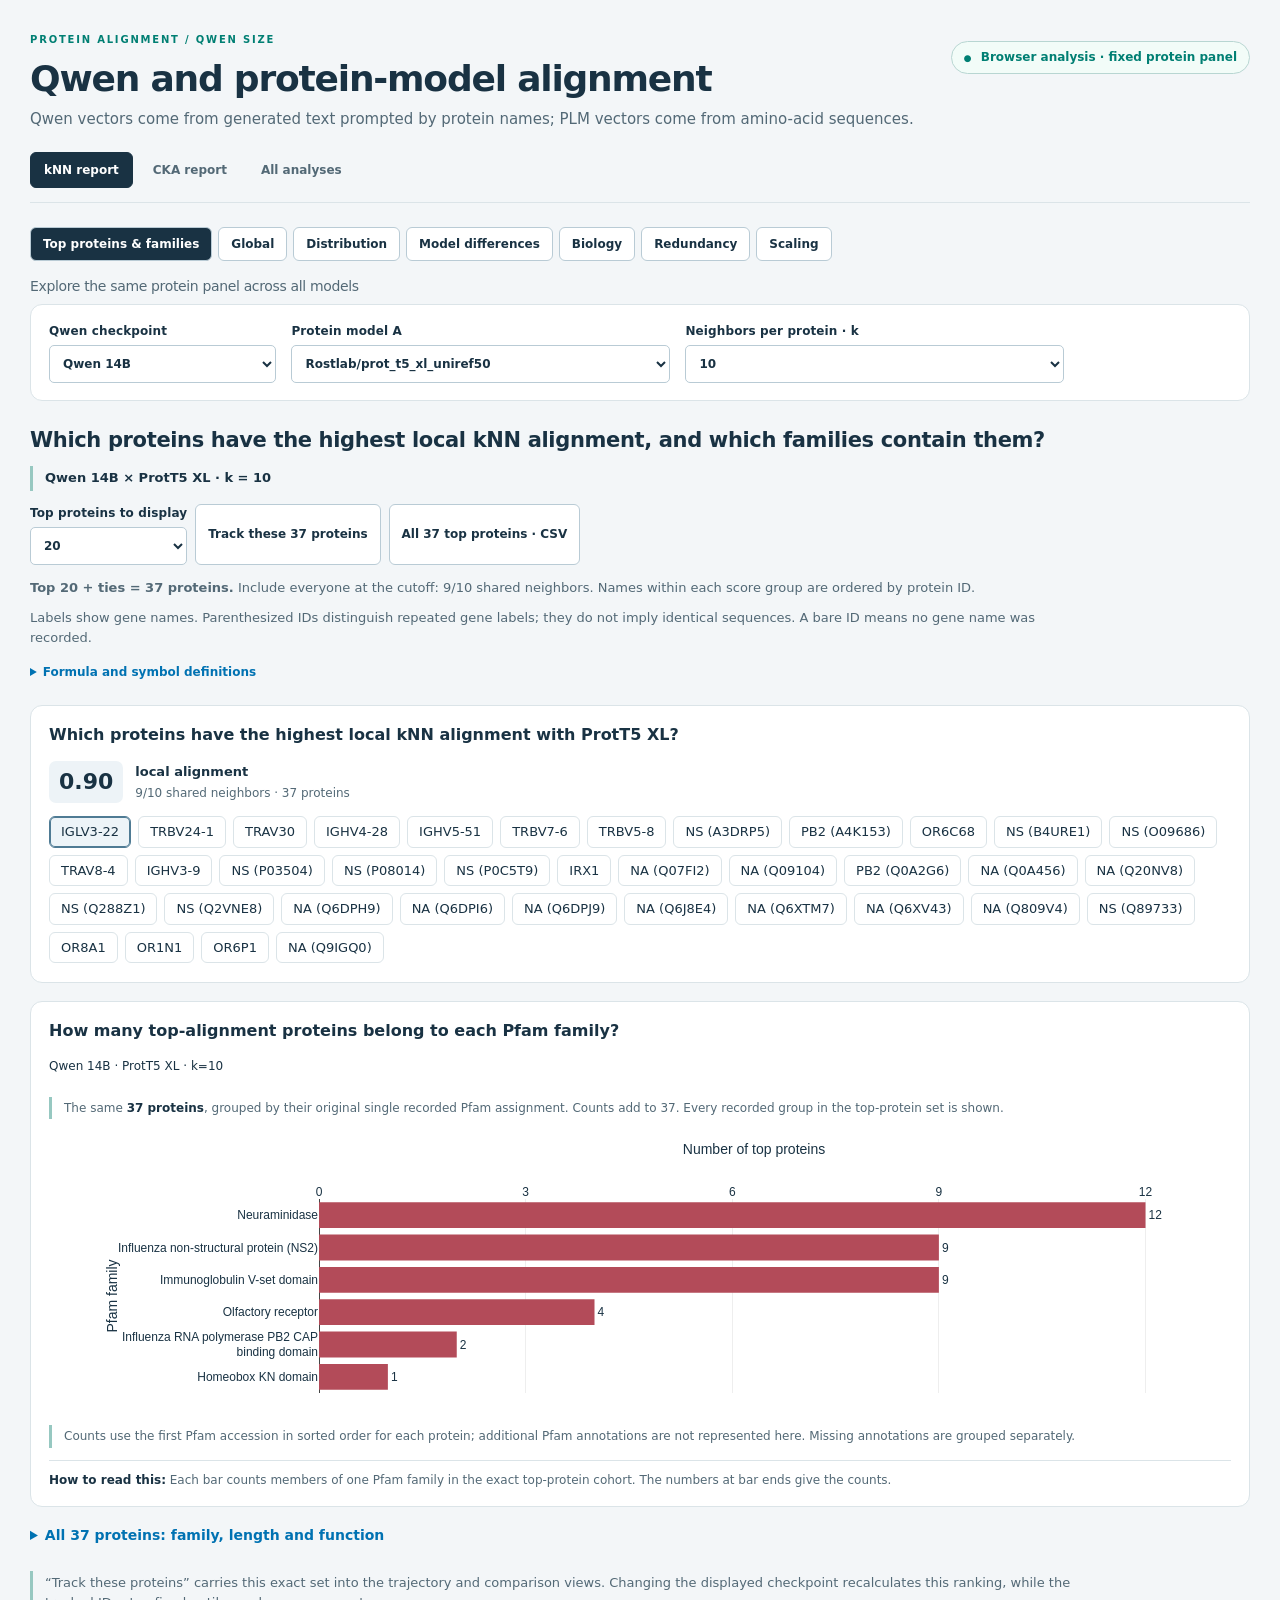
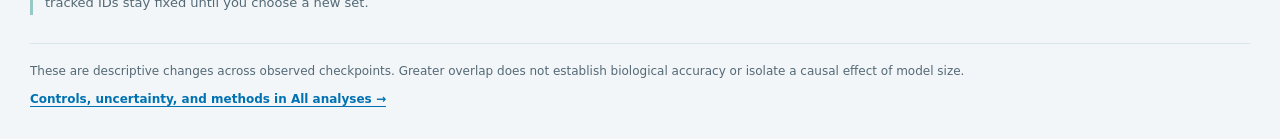
==== index.html @ 207b61ab "Publish Qwen–PLM alignment dashboard" ====
<!doctype html>
<html lang="en">
<head>
  <meta charset="utf-8">
  <meta name="viewport" content="width=device-width, initial-scale=1">
  <meta name="description" content="Follow the same proteins across Qwen sizes: local neighbor overlap, differences between protein language models, and contributions to global alignment change.">
  <title>Proteins across Qwen sizes · Alignment report</title>
  <link rel="stylesheet" href="assets/dashboard_ui.css">
  <link rel="stylesheet" href="assets/hosted-loader.css">
</head>
<body class="descriptive-mode">
  <header class="page-header">
    <div><p class="eyebrow">PROTEIN ALIGNMENT / QWEN SIZE</p><h1>Qwen and protein-model alignment</h1><p class="lede">Qwen vectors come from generated text prompted by protein names; PLM vectors come from amino-acid sequences.</p></div>
    <div class="offline-badge"><span aria-hidden="true">●</span> Browser analysis · fixed protein panel</div>
  </header>
  <section id="hosted-loading" role="status" aria-live="polite" aria-atomic="true">
    <h2>Loading the alignment report</h2>
    <p id="hosted-loading-message">Downloading the fixed-panel data…</p>
    <progress id="hosted-loading-progress" max="22591578" value="0" aria-label="Data download progress"></progress>
    <p class="small-note">The first visit downloads about 21.5 MB of compressed data. All analysis runs in your browser.</p>
    <button id="hosted-retry" type="button" hidden>Try again</button>
  </section>
  <noscript><p class="notice error">JavaScript is needed to load this interactive report.</p></noscript>
  <main id="dashboard-shell" aria-busy="true" hidden>
    <nav class="report-mode-switch" aria-label="Report detail">
      <button id="show-descriptive" type="button" aria-pressed="true" aria-controls="descriptive-report">kNN report</button>
      <button id="show-cka" type="button" aria-pressed="false" aria-controls="cka-report">CKA report</button>
      <button id="show-supporting" type="button" aria-pressed="false" aria-controls="supporting-report">All analyses</button>
    </nav>
    <section id="descriptive-report" aria-labelledby="descriptive-heading">
      <nav class="guided-nav" aria-label="Analysis questions">
        <button data-guided-section="proteins">Top proteins &amp; families</button>
        <button data-guided-section="global">Global</button>
        <button data-guided-section="distribution">Distribution</button>
        <button data-guided-section="differential">Model differences</button>
        <button data-guided-section="biology">Biology</button>
        <button data-guided-section="redundancy">Redundancy</button>
        <button data-guided-section="scaling">Scaling</button>
      </nav>
      <h2 id="descriptive-heading" class="guided-report-label">Explore the same protein panel across all models</h2>
      <section class="simple-controls" aria-label="Main report controls">
        <div class="simple-comparison-controls">
          <label>Qwen checkpoint<select id="simple-qwen"></select></label>
          <label>Protein model A<select id="simple-a"></select></label>
          <label>Protein model B<select id="simple-b"></select></label>
          <label>Neighbors per protein · k<select id="simple-k"></select></label>
        </div>
        <div class="simple-filter-controls">
          <label>Find a protein<input id="simple-search" type="search" placeholder="Search gene, protein ID, or annotation…"></label>
          <label>Scaling pattern with A<select id="simple-pattern"><option value="all">All proteins</option><option value="gain">Gain</option><option value="retained">Same endpoints</option><option value="loss">Loss</option></select></label>
          <label>Order proteins<select id="simple-sort"><option value="change">Largest gain</option><option value="loss">Largest loss</option><option value="contrast">Largest A–B difference in endpoint change</option><option value="gene">Gene / protein name</option></select></label>
          <button id="simple-clear" type="button">Clear selection</button>
        </div>
      </section>
      <div id="simple-summary" class="simple-summary" aria-live="polite"></div>
      <div id="simple-view"></div>
      <footer class="simple-supporting-footer">
        <p>These are descriptive changes across observed checkpoints. Greater overlap does not establish biological accuracy or isolate a causal effect of model size.</p>
        <button type="button" class="supporting-link" data-report-mode="supporting" aria-controls="supporting-report">Controls, uncertainty, and methods in All analyses →</button>
      </footer>
    </section>
    <section id="cka-report" aria-label="CKA report" hidden><div id="cka-view"></div></section>
    <section id="supporting-report" aria-label="All analyses" hidden>
    <section class="control-panel" aria-label="Persistent analysis controls">
      <div class="control-grid">
        <label>Reference panel<select id="panel-select"></select></label>
        <label>Reference checkpoint<select id="qwen-select"></select></label>
        <label>Comparison A<select id="a-select"></select></label>
        <label>Comparison B<select id="b-select"></select></label>
        <label>Alignment metric<select id="metric-select"><option value="knn">kNN · mean neighbor overlap</option><option value="cka">CKA · centered similarity geometry</option></select></label>
        <div id="quantity-control" class="quantity-control"><div class="quantity-label-row"><label for="value-select">Protein quantity</label><button type="button" id="value-help-trigger" class="quantity-help-trigger" aria-label="Protein quantity definitions" aria-describedby="value-help-text">ⓘ</button></div><select id="value-select" aria-describedby="value-help-text"></select><div id="value-help-text" class="quantity-help" role="tooltip"></div></div>
        <label id="k-control">Neighbor count k<select id="k-select"></select></label>
        <label id="cka-control" hidden>CKA estimator<select id="cka-select"></select></label>
        <label>Scaling series<select id="series-select"></select></label>
      </div>
      <details class="advanced-settings"><summary>Fixed settings and checkpoint preset</summary><div class="settings-line"><strong>Fixed layers / pooling:</strong> <span id="layer-settings"></span></div>
      <div class="checkpoint-preset"><button id="preset-esmc-size">ESMC 600M − ESMC 300M</button><span id="preset-esmc-note">Controlled checkpoint-size contrast within ESMC; checkpoint differences do not establish a pure causal size effect.</span></div>
      </details>
      <div id="comparison-summary" class="summary-grid" aria-live="polite"></div>
      <p id="influence-value-note" class="notice" hidden>Deletion influence is the full-panel score minus the score recomputed after removing that protein. It is not additive attribution and must not be summed into a percentage explained. Ranking and group-accounting panels continue to use additive contributions.</p>
      <details class="advanced-settings"><summary>Advanced protein selection</summary><div class="selection-controls">
        <label>Rank proteins using<select id="rank-source"><option value="a">A · additive contribution</option><option value="b">B · additive contribution</option><option value="gap">A minus B · additive gap</option></select></label>
        <label>Direction<select id="rank-direction"><option value="positive">Largest positive</option><option value="negative">Strongest negative</option><option value="absolute">Largest absolute</option></select></label>
        <label>Selection size<select id="top-size"><option value="n:10">Top 10 proteins</option><option value="n:50" selected>Top 50 proteins</option><option value="n:100">Top 100 proteins</option><option value="p:1">Top 1%</option><option value="p:5">Top 5%</option><option value="p:10">Top 10%</option><option value="p:20">Top 20%</option><option value="p:50">Top 50%</option></select></label>
        <label class="check"><input type="checkbox" id="include-ties" checked> Include all boundary ties</label>
        <button id="select-top" class="primary">Select ranked proteins</button><button id="reset-selection">Clear selection</button>
      </div>
      </details>
      <div class="selection-banner"><strong id="selection-count">0 proteins selected</strong><span id="selection-definition">Click or lasso points, check table rows, or select a ranked group.</span></div>
      <details class="advanced-settings"><summary>Display filters</summary><div class="filter-controls">
        <label>Protein / annotation search<input id="protein-search" type="search" placeholder="Search gene, ID, protein name, taxon, or group…"></label>
        <label>Annotation group<select id="group-filter"><option value="">All groups</option></select></label>
        <label class="check"><input type="checkbox" id="representatives"> One representative per annotated group <span class="subtle">(display only)</span></label>
        <button id="reset-filters">Reset view filters</button>
      </div>
      <p class="filter-note" id="filter-note">View filters retain the original panel, neighbors, centering, and denominators. Selected IDs persist across model and metric changes.</p></details>
    </section>
    <div class="tab-bar" role="tablist" aria-label="Analysis sections">
      <button role="tab" id="tab-overview" data-tab="overview" aria-selected="true">Overview</button>
      <button role="tab" id="tab-contributors" data-tab="contributors" aria-selected="false">Contributors</button>
      <button role="tab" id="tab-differences" data-tab="differences" aria-selected="false">Model differences</button>
      <button role="tab" id="tab-scaling" data-tab="scaling" aria-selected="false">Scaling</button>
      <button role="tab" id="tab-explorer" data-tab="explorer" aria-selected="false">Protein explorer</button>
      <button role="tab" id="tab-controls" data-tab="controls" aria-selected="false">Controls and uncertainty</button>
      <button role="tab" id="tab-methods" data-tab="methods" aria-selected="false">Methods and validation</button>
    </div>
    <section id="view" role="tabpanel" aria-labelledby="tab-overview"></section>
    <footer class="export-footer">
      <div><strong>Take the evidence with you</strong><p>Exports retain full numeric precision and the original panel definition.</p></div>
      <div class="export-actions"><button id="export-all">All protein rows · CSV</button><button id="export-selected">Selected rows · CSV</button><button id="export-state">Save dashboard state</button><label class="button" for="import-state">Load state</label><input id="import-state" type="file" accept="application/json,.json" hidden></div>
    </footer>
    <p class="footer-note">Descriptive alignment is not biological correctness or causal attribution. This static site downloads its bundled data and scripts. Analysis runs in your browser; it does not upload protein data.</p>
    </section>
  </main>
  <div id="status-message" role="status" aria-live="polite"></div>
  <script src="assets/hosted-loader.js" defer></script>
</body>
</html>
---- assets/dashboard_ui.css ----
:root{--ink:#193243;--muted:#536976;--line:#dbe4e8;--bg:#f3f6f8;--white:#fff;--a:#0072b2;--b:#d55e00;--teal:#007f73;--purple:#7057a3;--soft:#eaf3f8;--negative:#a34b5b;--radius:12px;color-scheme:light;font-family:system-ui,-apple-system,BlinkMacSystemFont,"Segoe UI",sans-serif}
*{box-sizing:border-box}body{margin:0;background:var(--bg);color:var(--ink);font-size:14px;line-height:1.55}button,input,select{font:inherit}button,.button{border:1px solid #b9cbd5;border-radius:6px;background:white;color:var(--ink);padding:8px 12px;cursor:pointer;font-weight:600;line-height:1.35}button:hover,.button:hover{background:var(--soft);border-color:#7c9eb1}button:focus-visible,input:focus-visible,select:focus-visible,.button:focus-visible{outline:3px solid #62b6da;outline-offset:2px}button:disabled{opacity:.45;cursor:not-allowed}button.primary{background:var(--a);border-color:var(--a);color:white}select,input[type=search],input[type=number]{width:100%;padding:7px 9px;background:white;color:var(--ink);border:1px solid #b9cbd5;border-radius:5px;min-width:0;height:38px}input[type=checkbox]{accent-color:var(--a);width:16px;height:16px;flex-shrink:0}label{display:flex;flex-direction:column;font-size:12px;letter-spacing:.01em;font-weight:650;gap:5px;min-width:0}label.check{flex-direction:row;align-items:center;gap:7px;font-size:12px;font-weight:500}h1,h2,h3,p{margin-top:0}h1{font-size:clamp(25px,3vw,36px);letter-spacing:-1.2px;line-height:1.2;margin-bottom:8px;font-weight:730}h2{font-size:21px;line-height:1.3;margin-bottom:8px;letter-spacing:-.35px}h3{font-size:16px;margin-bottom:8px}p{margin-bottom:12px}.page-header{max-width:1660px;margin:auto;padding:32px 30px 21px;display:flex;align-items:flex-start;justify-content:space-between;gap:20px}.eyebrow{font-size:10px;letter-spacing:1.8px;font-weight:750;color:var(--teal);margin-bottom:9px}.lede{font-size:15px;color:var(--muted);margin:0}.offline-badge{font-size:12px;font-weight:650;color:var(--teal);border:1px solid #b8d6d2;border-radius:20px;padding:6px 12px;background:#f2fcf8;white-space:nowrap;margin-top:9px}.offline-badge span{font-size:9px;margin-right:5px}main{max-width:1660px;margin:auto;padding:0 30px 24px}.control-panel{background:white;border:1px solid var(--line);border-radius:var(--radius);padding:18px 20px 11px;box-shadow:0 2px 3px #19324304}.control-grid{display:grid;grid-template-columns:repeat(4,minmax(0,1fr));gap:12px 18px}.key{display:inline-block;width:9px;height:9px;border-radius:50%;vertical-align:middle}.key-a{background:var(--a)}.key-b{background:var(--b)}.settings-line{margin:15px 0 11px;font-size:12px;color:var(--muted);overflow-wrap:anywhere}.summary-grid{display:grid;grid-template-columns:1fr 1fr 1fr 1fr;gap:12px;margin:10px 0 15px}.summary-box{background:#f5f8fa;border-radius:7px;padding:10px 12px;min-width:0}.summary-label{display:block;font-size:11px;letter-spacing:.3px;color:var(--muted);font-weight:650}.summary-value{display:block;font-size:23px;line-height:1.4;letter-spacing:-.6px;font-variant-numeric:tabular-nums}.summary-detail{display:block;font-size:11px;overflow-wrap:anywhere}.selection-controls,.filter-controls{display:flex;align-items:flex-end;gap:10px;flex-wrap:wrap}.selection-controls{padding-top:15px;border-top:1px solid var(--line)}.selection-controls>label:not(.check){flex:1;min-width:140px}.selection-controls>.check{padding-bottom:9px}.selection-controls>button{min-height:38px}.selection-banner{display:flex;align-items:baseline;gap:12px;flex-wrap:wrap;padding:10px 0;font-size:12px}.selection-banner>strong{color:var(--a);white-space:nowrap}.selection-banner>span{color:var(--muted)}.filter-controls>label:first-child{flex:2;min-width:210px}.filter-controls>label:nth-child(2){flex:1;min-width:165px}.filter-controls>.check{padding-bottom:9px}.filter-note{font-size:11px;color:var(--muted);margin:9px 0 0}.subtle{color:var(--muted);font-weight:400}.tab-bar{display:flex;gap:3px;margin-top:18px;border-bottom:1px solid #c9d7df;overflow-x:auto;white-space:nowrap}.tab-bar>button{border:0;border-radius:6px 6px 0 0;background:transparent;color:var(--muted);font-weight:650;padding:13px 17px;border-bottom:3px solid transparent}.tab-bar>button[aria-selected=true]{color:var(--a);border-bottom-color:var(--a);background:white}#view{min-height:600px;padding-top:20px}.section-intro{display:flex;justify-content:space-between;gap:20px;margin:0 0 15px}.section-intro p{color:var(--muted);max-width:1050px;margin:0;font-size:13px}.cards{display:grid;grid-template-columns:repeat(2,minmax(0,1fr));gap:18px;align-items:start}.chart-card,.content-card{background:white;border:1px solid var(--line);border-radius:var(--radius);padding:17px 18px;min-width:0;margin-bottom:18px}.cards>.chart-card,.cards>.content-card{margin:0}.chart-card.wide,.content-card.wide{grid-column:1/-1}.card-title{font-size:15px;line-height:1.4;margin:0 0 5px}.chart-subtitle{font-size:11px;color:var(--muted);overflow-wrap:anywhere;line-height:1.45;min-height:32px;margin-bottom:0}.figure{width:100%;height:440px}.caption{font-size:12px;color:var(--muted);padding:11px 0 0;border-top:1px solid #edf0f2;line-height:1.55;margin:0}.caption strong{color:var(--ink)}.chart-actions{display:flex;justify-content:flex-end;gap:6px;margin-top:10px}.chart-actions button{font-size:11px;padding:4px 9px;font-weight:600}.notice{padding:12px 15px;border:1px solid #cee0ea;background:#edf6fb;border-radius:8px;font-size:12px;margin-bottom:17px;overflow-wrap:anywhere}.notice.warning{background:#fff7e9;border-color:#e6d4b6}.notice.error{background:#fff0f0;border-color:#e5bfc6}.inline-controls{display:flex;gap:16px;align-items:flex-end;flex-wrap:wrap;margin-bottom:15px}.inline-controls>label{min-width:160px}.inline-controls>label>input[type=number]{max-width:180px}.missing{border:1px dashed #c7d1d7;border-radius:9px;padding:28px;margin:15px 0;color:var(--muted);background:#f8fafb}.missing strong{display:block;color:var(--ink);margin-bottom:5px}.metric-a{color:var(--a)}.metric-b{color:var(--b)}.value-cards{display:grid;grid-template-columns:repeat(3,minmax(0,1fr));gap:12px;margin:14px 0}.value-card{background:#f3f7f9;padding:12px;border-radius:7px}.value-card strong{display:block;font-size:22px}.value-card span{font-size:11px;color:var(--muted)}.table-wrap{overflow:auto;max-width:100%;border:1px solid var(--line);border-radius:7px;margin-top:11px}table{width:100%;border-collapse:collapse;font-size:12px}th,td{padding:8px 11px;text-align:left;border-bottom:1px solid #e7edf0;vertical-align:top;white-space:nowrap}th{background:#f0f5f8;color:#355466;font-weight:650;position:sticky;top:0;z-index:1}th button{border:0;background:transparent!important;padding:0;text-align:left;font-size:12px;color:inherit}tbody tr:last-child td{border-bottom:0}tbody tr:hover{background:#f5fafc}tbody tr.selected{background:#eaf5fc}.protein-link{border:0!important;color:var(--a);padding:0!important;background:transparent!important;cursor:pointer;text-decoration:underline;text-underline-offset:2px;font-size:12px;font-weight:650}.numeric{font-variant-numeric:tabular-nums;text-align:right}.table-toolbar{display:flex;justify-content:space-between;gap:15px;align-items:center;flex-wrap:wrap;margin-top:10px;font-size:12px;color:var(--muted)}.pagination{display:flex;align-items:center;gap:9px}.pagination button{font-size:12px;padding:5px 9px}.scroll-table{max-height:440px;overflow:auto}.neighbors-grid{display:grid;grid-template-columns:repeat(3,minmax(0,1fr));gap:14px}.neighbor-list{display:flex;flex-wrap:wrap;gap:5px}.neighbor-pill{font-size:11px;border-radius:4px;padding:3px 6px;background:#f1f5f7;border:1px solid #d7e1e8;color:var(--ink)}.neighbor-pill.shared{background:#e7f3ee;border-color:#a1cdbc}.diagnostic-grid{display:grid;grid-template-columns:repeat(2,minmax(0,1fr));gap:15px}.definition{font-size:12px;color:var(--muted);margin:10px 0}.methods{max-width:1250px}.methods code{font-size:12px;background:#f0f4f6;border-radius:4px;padding:2px 5px}.methods pre,.json-view{white-space:pre-wrap;overflow-wrap:anywhere;background:#f6f8fa;border-radius:6px;padding:13px;font-size:11px;max-height:430px;overflow:auto}.methods ul{padding-left:20px}.methods p,.methods li{font-size:13px}.methods details{border-top:1px solid var(--line);padding:14px 0}.methods summary{cursor:pointer;font-size:14px;font-weight:650}.validation-pass{color:var(--teal)}.validation-warning{color:#8b5a17}.export-footer{margin-top:20px;background:#eaf1f5;border-radius:10px;padding:18px 20px;display:flex;justify-content:space-between;gap:18px;align-items:center}.export-footer p{font-size:12px;margin:3px 0 0;color:var(--muted)}.export-actions{display:flex;gap:7px;flex-wrap:wrap}.export-actions button,.export-actions .button{font-size:12px}.footer-note{font-size:11px;color:var(--muted);padding-top:15px}.empty{padding:25px;text-align:center;color:var(--muted)}#status-message{position:fixed;bottom:20px;right:20px;z-index:200;max-width:500px;background:#193243;color:white;padding:10px 17px;border-radius:7px;box-shadow:0 4px 20px #19324320;display:none;font-size:13px}.focus-heading{overflow-wrap:anywhere}.family-table td:first-child{white-space:normal;min-width:160px}.small-note{font-size:11px;color:var(--muted)}.stat-strip{display:flex;gap:22px;flex-wrap:wrap;font-size:12px;margin:9px 0}.stat-strip strong{font-variant-numeric:tabular-nums}
@media(min-width:1450px){.control-grid{grid-template-columns:repeat(4,minmax(0,1fr))}.figure{height:460px}}
@media(max-width:1000px){.page-header{padding:22px 18px 18px}main{padding:0 18px 20px}.cards{grid-template-columns:1fr}.control-grid{grid-template-columns:repeat(2,minmax(0,1fr))}.summary-grid{grid-template-columns:repeat(2,minmax(0,1fr))}.export-footer{align-items:flex-start;flex-direction:column}.neighbors-grid{grid-template-columns:1fr}.diagnostic-grid{grid-template-columns:1fr}.tab-bar>button{padding:12px}.chart-card{padding:15px}.figure{height:450px}}
@media(max-width:620px){.page-header{display:block}.offline-badge{display:inline-block}.control-panel{padding:14px}.control-grid{grid-template-columns:1fr}.selection-controls>label:not(.check){flex-basis:45%}.filter-controls>label{flex-basis:100%!important}.summary-value{font-size:21px}.summary-grid{gap:7px}.summary-box{padding:9px}.value-cards{grid-template-columns:1fr}.figure{height:440px}.chart-actions{justify-content:flex-start}.tab-bar>button{font-size:12px}.section-intro{display:block}.diagnostic-grid,.neighbors-grid{grid-template-columns:1fr}.selection-banner{gap:5px}.chart-subtitle{font-size:10px}.export-actions>*{flex:1}.content-card{padding:14px}}
[hidden]{display:none!important}
.group-name-cell{width:280px;min-width:240px;max-width:320px;white-space:normal;overflow-wrap:anywhere}
.checkpoint-preset{display:flex;gap:12px;align-items:center;flex-wrap:wrap;margin:10px 0;font-size:11px;color:var(--muted)}.checkpoint-preset button{font-size:12px}.checkpoint-preset span{flex:1;min-width:220px}
.wide-figure-scroll{width:100%;max-width:100%;overflow-x:auto;overscroll-behavior-x:contain;border-radius:5px}.wide-figure-scroll>.figure{min-width:1280px}.scroll-hint{font-size:11px;color:var(--muted);padding:5px 0;margin:0}@media(min-width:1450px){.scroll-hint{display:none}}

/* The main report keeps its controls and reading order separate from the
   supporting explorer, whose existing layout and identities are preserved. */
body.descriptive-mode .page-header,body.descriptive-mode main,body.cka-mode .page-header,body.cka-mode main{max-width:1480px}
.report-mode-switch{display:flex;flex-wrap:wrap;gap:6px;margin:0 0 24px;padding-bottom:14px;border-bottom:1px solid var(--line)}
.report-mode-switch button{font-size:12px;border-color:transparent;background:transparent;color:var(--muted);padding:9px 13px}
.report-mode-switch button[aria-pressed=true]{background:var(--ink);color:white;border-color:var(--ink)}
.report-mode-switch button:hover:not([aria-pressed=true]){background:white;border-color:var(--line)}
.simple-intro{margin-bottom:19px}.simple-intro h2{font-size:19px;margin-bottom:14px}
.simple-questions{display:grid;grid-template-columns:repeat(3,minmax(0,1fr));gap:18px;counter-reset:question;list-style:none;padding:0;margin:0 0 18px}
.simple-questions li{counter-increment:question;display:grid;grid-template-columns:25px minmax(0,1fr);gap:9px;align-items:start;font-size:13px;font-weight:600;line-height:1.5}
.simple-questions li::before{content:counter(question);width:25px;height:25px;display:grid;place-items:center;background:#e3eef4;color:#31556b;border-radius:50%;font-size:12px;font-weight:700}
.simple-explainer{font-size:12px;color:var(--muted);border-left:3px solid #97c8c1;padding:2px 0 2px 12px;margin:0;max-width:1050px}
.simple-explainer strong{color:var(--ink)}
.simple-equation{font-family:"Cambria Math","STIX Two Math","Times New Roman",serif;font-size:18px;line-height:1.8;color:var(--ink);max-width:100%;overflow-x:auto;white-space:nowrap;padding:5px 0;margin:6px 0}
.simple-equation sub,.simple-equation sup{font-size:.7em}.simple-math-key{font-size:12px;color:var(--muted);max-width:1050px;margin:5px 0 12px}
.simple-controls{background:white;border:1px solid var(--line);border-radius:var(--radius);padding:17px 18px}
.simple-comparison-controls{display:grid;grid-template-columns:2fr 2fr 1fr;gap:15px}
.simple-filter-controls{display:grid;grid-template-columns:2fr 1.2fr 1.5fr auto;gap:12px;align-items:end;margin-top:15px;padding-top:14px;border-top:1px solid #edf0f2}
.simple-filter-controls>button{min-height:38px}
.simple-summary{display:grid;grid-template-columns:repeat(3,minmax(0,1fr));gap:12px;margin:14px 0 20px}
.simple-summary:empty{margin:0}.simple-summary>*,#simple-view>*{min-width:0}
.simple-section{margin:26px 0}.simple-section>h2{max-width:1050px}.simple-section>p{max-width:1050px;color:var(--muted);font-size:13px}
.simple-grid{display:grid;grid-template-columns:repeat(2,minmax(0,1fr));gap:18px;align-items:start}
.simple-card{background:white;border:1px solid var(--line);border-radius:var(--radius);padding:17px 18px;min-width:0;margin-bottom:18px}
.simple-grid>.simple-card{margin-bottom:0}.simple-grid>.wide{grid-column:1/-1}
.simple-plot{width:100%;max-width:100%;min-width:0;height:360px}
.simple-heatmap-scroll{max-width:100%;overflow-x:auto;overscroll-behavior-x:contain}.simple-heatmap-scroll>.simple-plot{min-width:640px;max-width:none}
.simple-actions{display:flex;gap:8px;flex-wrap:wrap;margin:13px 0}.simple-actions button{font-size:12px}
.simple-trajectory-picker{max-width:360px;margin-top:12px}
.simple-read{border-top:1px solid var(--line);padding-top:10px;margin:12px 0 0;font-size:12px;color:var(--muted)}.simple-read strong{color:var(--ink)}
.simple-plot-key{font-size:12px;color:var(--ink);padding:5px 0 9px;overflow-wrap:anywhere}
.simple-formula-details{font-size:12px;margin:9px 0}.simple-formula-details>summary{color:var(--a);cursor:pointer}
.guided-nav{display:flex;gap:6px;flex-wrap:wrap;margin-bottom:16px}.guided-nav button{font-size:12px}.guided-nav button[aria-pressed=true]{background:var(--ink);color:#fff}
.guided-report-label{font-size:14px;color:var(--muted);font-weight:500}
.simple-comparison-controls{grid-template-columns:1.2fr 2fr 2fr .8fr}
#guided-global .simple-heatmap-scroll>.simple-plot,#guided-proteins .simple-heatmap-scroll>.simple-plot{min-width:950px}
#guided-protein-table th:nth-child(2),#guided-protein-table td:nth-child(2){min-width:180px;white-space:nowrap}
#guided-top-table th:first-child,#guided-top-table td:first-child{min-width:48px;white-space:nowrap}
#guided-top-table th:nth-child(2),#guided-top-table td:nth-child(2){min-width:180px;white-space:nowrap}
#guided-top-table th:nth-child(3),#guided-top-table td:nth-child(3){min-width:220px;max-width:340px;white-space:normal;overflow-wrap:normal}
#guided-biology-families-table th:first-child,#guided-biology-families-table td:first-child,#guided-redundancy-table th:first-child,#guided-redundancy-table td:first-child{min-width:180px;white-space:normal;overflow-wrap:break-word}
@media(max-width:800px){.simple-comparison-controls{grid-template-columns:1fr 1fr}}
@media(max-width:620px){.simple-comparison-controls{grid-template-columns:1fr}.guided-nav{gap:4px}.guided-nav button{font-size:11px;padding:7px 9px}}
.simple-gain{color:#087b65;font-weight:650}.simple-loss{color:#bc512d;font-weight:650}
.simple-section details{margin:14px 0}.simple-section summary{cursor:pointer;font-weight:650;color:var(--a);margin-bottom:10px}
.simple-summary-grid{display:grid;grid-template-columns:repeat(2,minmax(0,1fr));gap:12px;margin-top:12px}
.simple-selection-note{color:var(--muted);font-size:12px;margin:10px 0;overflow-wrap:anywhere}
.simple-table-wrap{overflow:auto;max-width:100%;max-height:560px;border:1px solid var(--line);border-radius:7px;margin:12px 0;overscroll-behavior:contain}
.simple-table{font-size:12px}.simple-table td:first-child,.simple-table th:first-child{white-space:normal;max-width:280px;overflow-wrap:anywhere}
.simple-comparison-key{display:flex;flex-wrap:wrap;gap:8px 24px;font-size:12px;overflow-wrap:anywhere}
#simple-contributions th:first-child,#simple-contributions td:first-child{min-width:180px;white-space:nowrap;position:sticky;left:0;background:#fff;z-index:1}
#simple-contributions th:first-child{background:#f0f5f8;z-index:2}
#simple-contributions td:not(:first-child){text-align:right;font-variant-numeric:tabular-nums}
.simple-supporting-footer{margin-top:28px;padding:18px 0 6px;border-top:1px solid var(--line);color:var(--muted);font-size:12px}
.simple-supporting-footer p{max-width:1000px;margin-bottom:9px}.supporting-link{border:0;background:transparent;color:var(--a);padding:0;font-size:12px;text-align:left;text-decoration:underline;text-underline-offset:3px}
.supporting-link:hover{background:transparent}
@media(max-width:1000px){.simple-questions{grid-template-columns:1fr;gap:10px}.simple-grid{grid-template-columns:1fr}.simple-filter-controls{grid-template-columns:repeat(2,minmax(0,1fr))}.simple-filter-controls>button{justify-self:start}.simple-summary{grid-template-columns:repeat(2,minmax(0,1fr))}}
@media(max-width:620px){.report-mode-switch{gap:3px;margin-bottom:19px}.report-mode-switch button{font-size:11px;padding:8px 10px}.simple-controls,.simple-card{padding:14px}.simple-comparison-controls,.simple-filter-controls{grid-template-columns:1fr;gap:11px}.simple-summary{grid-template-columns:1fr;gap:7px}.simple-intro h2{font-size:18px}.simple-section{margin:23px 0}.simple-section>h2{font-size:19px}.simple-questions{gap:12px}.simple-supporting-footer{margin-top:22px}.simple-grid{gap:14px}}
.simple-summary{display:block}.simple-section>.simple-explainer,.simple-card>.simple-explainer{margin:12px 0}
@media(max-width:620px){.simple-summary-grid{grid-template-columns:1fr}}

#guided-top-table th:nth-child(7),#guided-top-table td:nth-child(7),#simple-proteins th:last-child,#simple-proteins td:last-child{min-width:280px;max-width:420px;white-space:normal;overflow-wrap:normal}
#simple-proteins th:nth-last-child(3),#simple-proteins td:nth-last-child(3){min-width:220px;white-space:normal;overflow-wrap:normal}
.simple-function{font-size:12px}.simple-function>summary{font-weight:400;line-height:1.45}.simple-function p{margin:8px 0;max-width:420px}

#simple-focus-scores th:first-child,#simple-focus-scores td:first-child,#simple-account-summary th:first-child,#simple-account-summary td:first-child,#simple-pattern-summary th:first-child,#simple-pattern-summary td:first-child{min-width:180px;max-width:none;white-space:nowrap;overflow-wrap:normal}

.top-score-list{max-height:520px;overflow:auto;padding:2px 3px 2px 0}.top-score-group+.top-score-group{border-top:1px solid var(--line);margin-top:20px;padding-top:18px}.top-score-header{display:flex;align-items:center;gap:12px;margin:3px 0 13px;font-size:13px;font-weight:600}.top-score-value{font-size:22px;font-weight:700;font-variant-numeric:tabular-nums;padding:4px 10px;border-radius:7px;background:#edf3f7;color:var(--ink)}.top-score-detail{display:block;font-size:12px;font-weight:400;color:var(--muted);margin-top:2px}.top-gene-list{list-style:none;display:flex;flex-wrap:wrap;gap:7px;margin:0;padding:0}.top-gene-list li{max-width:100%}.top-gene-name{font-size:13px;font-weight:500;white-space:nowrap;padding:6px 11px;border:1px solid #dbe4e8;border-radius:6px;background:#fff}.top-gene-name[aria-pressed=true]{border-color:#4f7b94;background:#edf4f8;box-shadow:inset 0 0 0 1px #4f7b94}

/* Definitions stay attached to the native protein-quantity selector. */
.quantity-control{position:relative;min-width:0;display:flex;flex-direction:column;gap:5px}.quantity-label-row{display:flex;align-items:center;justify-content:space-between;gap:8px}.quantity-help-trigger{padding:0 3px;border:0;background:transparent;font-size:14px;line-height:1.1;color:var(--muted);cursor:help}.quantity-help{position:absolute;top:calc(100% + 6px);right:0;width:min(380px,calc(100vw - 48px));padding:13px 15px;border:1px solid #b9cbd5;border-radius:7px;background:#fff;box-shadow:0 5px 18px #19324325;color:var(--ink);font-size:12px;font-weight:400;line-height:1.45;z-index:150;visibility:hidden;opacity:0;pointer-events:none}.quantity-control:hover .quantity-help,.quantity-control:focus-within .quantity-help{visibility:visible;opacity:1;pointer-events:auto}.quantity-help dl{margin:8px 0 0}.quantity-help dt{font-weight:650;margin-top:9px}.quantity-help dd{margin:3px 0 0;color:var(--muted)}

.support-heatmap-scroll{max-width:100%;overflow-x:auto}.support-heatmap-scroll>.figure{min-width:700px}
---- assets/hosted-loader.css ----
#hosted-loading{max-width:780px;margin:16px auto 32px;padding:22px 26px;background:#fff;border:1px solid #cbdbe4;border-radius:9px}#hosted-loading h2{font-size:19px}#hosted-loading-progress{width:100%;height:9px;margin:8px 0 14px;accent-color:#0072b2}#hosted-loading .small-note{margin-bottom:0}#hosted-retry{margin-top:14px}#hosted-loading[hidden],#dashboard-shell[hidden]{display:none!important}@media(max-width:700px){#hosted-loading{margin:10px 16px 24px;padding:18px}}
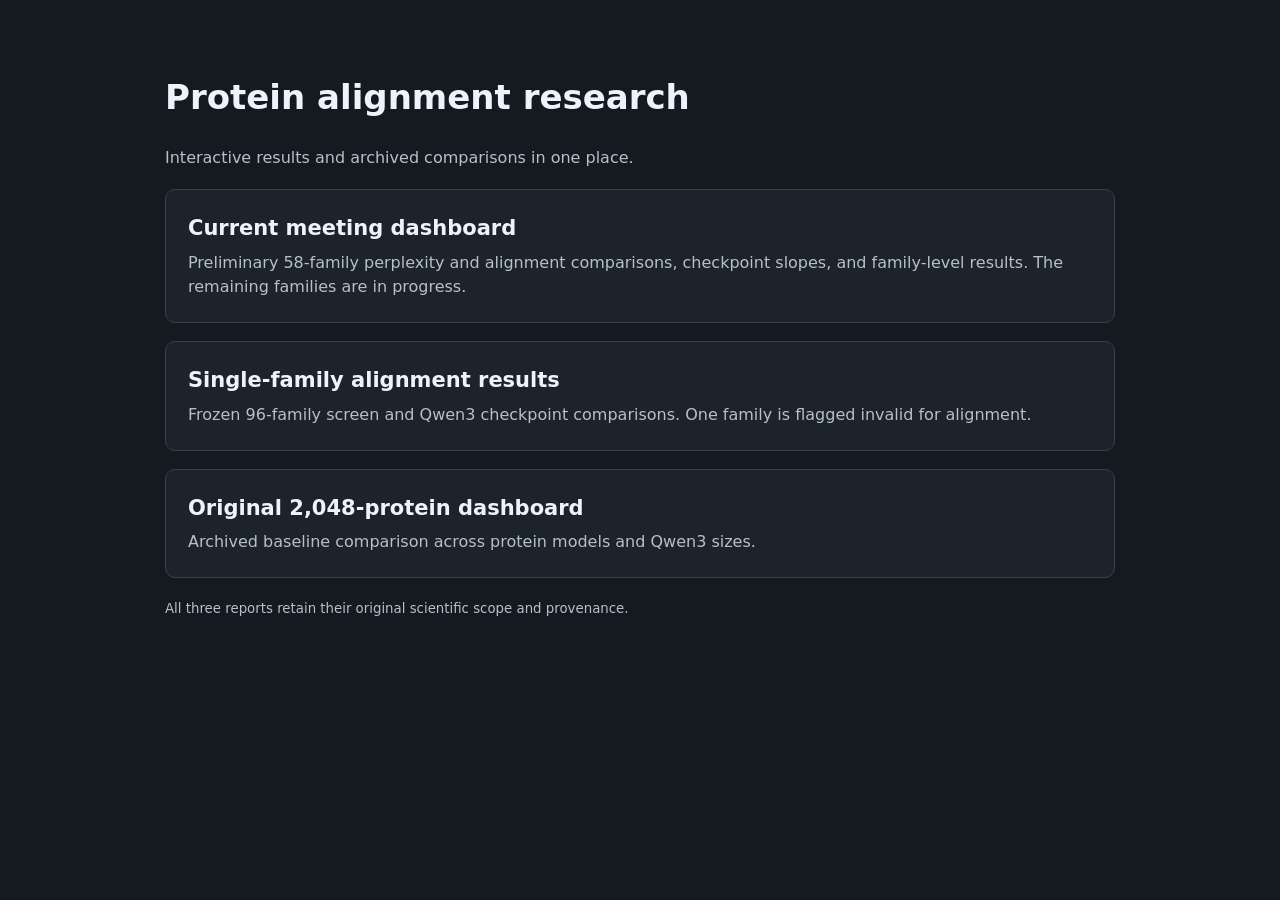
==== commit 9b250179: "Consolidate protein alignment reports and update meeting dashboard" ====
--- a/index.html
+++ b/index.html
@@ -1,118 +1 @@
-<!doctype html>
-<html lang="en">
-<head>
-  <meta charset="utf-8">
-  <meta name="viewport" content="width=device-width, initial-scale=1">
-  <meta name="description" content="Follow the same proteins across Qwen sizes: local neighbor overlap, differences between protein language models, and contributions to global alignment change.">
-  <title>Proteins across Qwen sizes · Alignment report</title>
-  <link rel="stylesheet" href="assets/dashboard_ui.css">
-  <link rel="stylesheet" href="assets/hosted-loader.css">
-</head>
-<body class="descriptive-mode">
-  <header class="page-header">
-    <div><p class="eyebrow">PROTEIN ALIGNMENT / QWEN SIZE</p><h1>Qwen and protein-model alignment</h1><p class="lede">Qwen vectors come from generated text prompted by protein names; PLM vectors come from amino-acid sequences.</p></div>
-    <div class="offline-badge"><span aria-hidden="true">●</span> Browser analysis · fixed protein panel</div>
-  </header>
-  <section id="hosted-loading" role="status" aria-live="polite" aria-atomic="true">
-    <h2>Loading the alignment report</h2>
-    <p id="hosted-loading-message">Downloading the fixed-panel data…</p>
-    <progress id="hosted-loading-progress" max="22591578" value="0" aria-label="Data download progress"></progress>
-    <p class="small-note">The first visit downloads about 21.5 MB of compressed data. All analysis runs in your browser.</p>
-    <button id="hosted-retry" type="button" hidden>Try again</button>
-  </section>
-  <noscript><p class="notice error">JavaScript is needed to load this interactive report.</p></noscript>
-  <main id="dashboard-shell" aria-busy="true" hidden>
-    <nav class="report-mode-switch" aria-label="Report detail">
-      <button id="show-descriptive" type="button" aria-pressed="true" aria-controls="descriptive-report">kNN report</button>
-      <button id="show-cka" type="button" aria-pressed="false" aria-controls="cka-report">CKA report</button>
-      <button id="show-supporting" type="button" aria-pressed="false" aria-controls="supporting-report">All analyses</button>
-    </nav>
-    <section id="descriptive-report" aria-labelledby="descriptive-heading">
-      <nav class="guided-nav" aria-label="Analysis questions">
-        <button data-guided-section="proteins">Top proteins &amp; families</button>
-        <button data-guided-section="global">Global</button>
-        <button data-guided-section="distribution">Distribution</button>
-        <button data-guided-section="differential">Model differences</button>
-        <button data-guided-section="biology">Biology</button>
-        <button data-guided-section="redundancy">Redundancy</button>
-        <button data-guided-section="scaling">Scaling</button>
-      </nav>
-      <h2 id="descriptive-heading" class="guided-report-label">Explore the same protein panel across all models</h2>
-      <section class="simple-controls" aria-label="Main report controls">
-        <div class="simple-comparison-controls">
-          <label>Qwen checkpoint<select id="simple-qwen"></select></label>
-          <label>Protein model A<select id="simple-a"></select></label>
-          <label>Protein model B<select id="simple-b"></select></label>
-          <label>Neighbors per protein · k<select id="simple-k"></select></label>
-        </div>
-        <div class="simple-filter-controls">
-          <label>Find a protein<input id="simple-search" type="search" placeholder="Search gene, protein ID, or annotation…"></label>
-          <label>Scaling pattern with A<select id="simple-pattern"><option value="all">All proteins</option><option value="gain">Gain</option><option value="retained">Same endpoints</option><option value="loss">Loss</option></select></label>
-          <label>Order proteins<select id="simple-sort"><option value="change">Largest gain</option><option value="loss">Largest loss</option><option value="contrast">Largest A–B difference in endpoint change</option><option value="gene">Gene / protein name</option></select></label>
-          <button id="simple-clear" type="button">Clear selection</button>
-        </div>
-      </section>
-      <div id="simple-summary" class="simple-summary" aria-live="polite"></div>
-      <div id="simple-view"></div>
-      <footer class="simple-supporting-footer">
-        <p>These are descriptive changes across observed checkpoints. Greater overlap does not establish biological accuracy or isolate a causal effect of model size.</p>
-        <button type="button" class="supporting-link" data-report-mode="supporting" aria-controls="supporting-report">Controls, uncertainty, and methods in All analyses →</button>
-      </footer>
-    </section>
-    <section id="cka-report" aria-label="CKA report" hidden><div id="cka-view"></div></section>
-    <section id="supporting-report" aria-label="All analyses" hidden>
-    <section class="control-panel" aria-label="Persistent analysis controls">
-      <div class="control-grid">
-        <label>Reference panel<select id="panel-select"></select></label>
-        <label>Reference checkpoint<select id="qwen-select"></select></label>
-        <label>Comparison A<select id="a-select"></select></label>
-        <label>Comparison B<select id="b-select"></select></label>
-        <label>Alignment metric<select id="metric-select"><option value="knn">kNN · mean neighbor overlap</option><option value="cka">CKA · centered similarity geometry</option></select></label>
-        <div id="quantity-control" class="quantity-control"><div class="quantity-label-row"><label for="value-select">Protein quantity</label><button type="button" id="value-help-trigger" class="quantity-help-trigger" aria-label="Protein quantity definitions" aria-describedby="value-help-text">ⓘ</button></div><select id="value-select" aria-describedby="value-help-text"></select><div id="value-help-text" class="quantity-help" role="tooltip"></div></div>
-        <label id="k-control">Neighbor count k<select id="k-select"></select></label>
-        <label id="cka-control" hidden>CKA estimator<select id="cka-select"></select></label>
-        <label>Scaling series<select id="series-select"></select></label>
-      </div>
-      <details class="advanced-settings"><summary>Fixed settings and checkpoint preset</summary><div class="settings-line"><strong>Fixed layers / pooling:</strong> <span id="layer-settings"></span></div>
-      <div class="checkpoint-preset"><button id="preset-esmc-size">ESMC 600M − ESMC 300M</button><span id="preset-esmc-note">Controlled checkpoint-size contrast within ESMC; checkpoint differences do not establish a pure causal size effect.</span></div>
-      </details>
-      <div id="comparison-summary" class="summary-grid" aria-live="polite"></div>
-      <p id="influence-value-note" class="notice" hidden>Deletion influence is the full-panel score minus the score recomputed after removing that protein. It is not additive attribution and must not be summed into a percentage explained. Ranking and group-accounting panels continue to use additive contributions.</p>
-      <details class="advanced-settings"><summary>Advanced protein selection</summary><div class="selection-controls">
-        <label>Rank proteins using<select id="rank-source"><option value="a">A · additive contribution</option><option value="b">B · additive contribution</option><option value="gap">A minus B · additive gap</option></select></label>
-        <label>Direction<select id="rank-direction"><option value="positive">Largest positive</option><option value="negative">Strongest negative</option><option value="absolute">Largest absolute</option></select></label>
-        <label>Selection size<select id="top-size"><option value="n:10">Top 10 proteins</option><option value="n:50" selected>Top 50 proteins</option><option value="n:100">Top 100 proteins</option><option value="p:1">Top 1%</option><option value="p:5">Top 5%</option><option value="p:10">Top 10%</option><option value="p:20">Top 20%</option><option value="p:50">Top 50%</option></select></label>
-        <label class="check"><input type="checkbox" id="include-ties" checked> Include all boundary ties</label>
-        <button id="select-top" class="primary">Select ranked proteins</button><button id="reset-selection">Clear selection</button>
-      </div>
-      </details>
-      <div class="selection-banner"><strong id="selection-count">0 proteins selected</strong><span id="selection-definition">Click or lasso points, check table rows, or select a ranked group.</span></div>
-      <details class="advanced-settings"><summary>Display filters</summary><div class="filter-controls">
-        <label>Protein / annotation search<input id="protein-search" type="search" placeholder="Search gene, ID, protein name, taxon, or group…"></label>
-        <label>Annotation group<select id="group-filter"><option value="">All groups</option></select></label>
-        <label class="check"><input type="checkbox" id="representatives"> One representative per annotated group <span class="subtle">(display only)</span></label>
-        <button id="reset-filters">Reset view filters</button>
-      </div>
-      <p class="filter-note" id="filter-note">View filters retain the original panel, neighbors, centering, and denominators. Selected IDs persist across model and metric changes.</p></details>
-    </section>
-    <div class="tab-bar" role="tablist" aria-label="Analysis sections">
-      <button role="tab" id="tab-overview" data-tab="overview" aria-selected="true">Overview</button>
-      <button role="tab" id="tab-contributors" data-tab="contributors" aria-selected="false">Contributors</button>
-      <button role="tab" id="tab-differences" data-tab="differences" aria-selected="false">Model differences</button>
-      <button role="tab" id="tab-scaling" data-tab="scaling" aria-selected="false">Scaling</button>
-      <button role="tab" id="tab-explorer" data-tab="explorer" aria-selected="false">Protein explorer</button>
-      <button role="tab" id="tab-controls" data-tab="controls" aria-selected="false">Controls and uncertainty</button>
-      <button role="tab" id="tab-methods" data-tab="methods" aria-selected="false">Methods and validation</button>
-    </div>
-    <section id="view" role="tabpanel" aria-labelledby="tab-overview"></section>
-    <footer class="export-footer">
-      <div><strong>Take the evidence with you</strong><p>Exports retain full numeric precision and the original panel definition.</p></div>
-      <div class="export-actions"><button id="export-all">All protein rows · CSV</button><button id="export-selected">Selected rows · CSV</button><button id="export-state">Save dashboard state</button><label class="button" for="import-state">Load state</label><input id="import-state" type="file" accept="application/json,.json" hidden></div>
-    </footer>
-    <p class="footer-note">Descriptive alignment is not biological correctness or causal attribution. This static site downloads its bundled data and scripts. Analysis runs in your browser; it does not upload protein data.</p>
-    </section>
-  </main>
-  <div id="status-message" role="status" aria-live="polite"></div>
-  <script src="assets/hosted-loader.js" defer></script>
-</body>
-</html>
+<!doctype html><html lang="en"><head><meta charset="utf-8"><meta name="viewport" content="width=device-width,initial-scale=1"><title>Protein alignment research</title><style>body{background:#141a20;color:#edf3fa;font:16px/1.55 system-ui,sans-serif;margin:0}main{max-width:950px;margin:auto;padding:48px 24px}h1{font-size:34px}p{color:#b6c0cb}.card{display:block;background:#1c232b;border:1px solid #39424b;border-radius:10px;padding:22px;margin:18px 0;color:#edf3fa;text-decoration:none}.card:hover{border-color:#73b5f4}.card h2{margin:0 0 6px;font-size:21px}.card p{margin:0}small{color:#b6c0cb}</style></head><body><main><h1>Protein alignment research</h1><p>Interactive results and archived comparisons in one place.</p><a class="card" href="2026-11-10-protein-alignment/"><h2>Current meeting dashboard</h2><p>Preliminary 58-family perplexity and alignment comparisons, checkpoint slopes, and family-level results. The remaining families are in progress.</p></a><a class="card" href="single-family/"><h2>Single-family alignment results</h2><p>Frozen 96-family screen and Qwen3 checkpoint comparisons. One family is flagged invalid for alignment.</p></a><a class="card" href="baseline.html"><h2>Original 2,048-protein dashboard</h2><p>Archived baseline comparison across protein models and Qwen3 sizes.</p></a><small>All three reports retain their original scientific scope and provenance.</small></main></body></html>
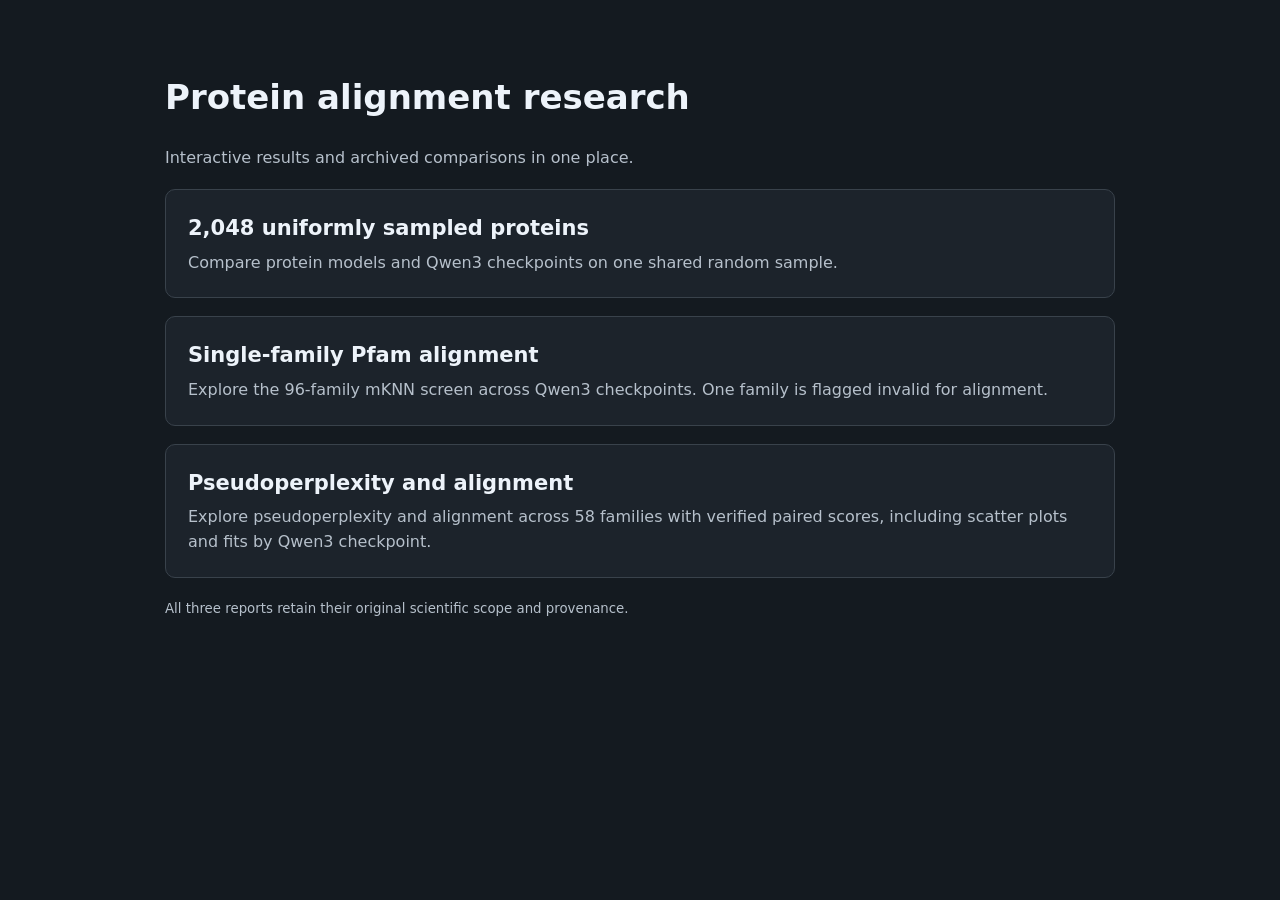
==== commit d4d350a2: "Order consolidated protein alignment reports" ====
--- a/index.html
+++ b/index.html
@@ -1 +1,5 @@
-<!doctype html><html lang="en"><head><meta charset="utf-8"><meta name="viewport" content="width=device-width,initial-scale=1"><title>Protein alignment research</title><style>body{background:#141a20;color:#edf3fa;font:16px/1.55 system-ui,sans-serif;margin:0}main{max-width:950px;margin:auto;padding:48px 24px}h1{font-size:34px}p{color:#b6c0cb}.card{display:block;background:#1c232b;border:1px solid #39424b;border-radius:10px;padding:22px;margin:18px 0;color:#edf3fa;text-decoration:none}.card:hover{border-color:#73b5f4}.card h2{margin:0 0 6px;font-size:21px}.card p{margin:0}small{color:#b6c0cb}</style></head><body><main><h1>Protein alignment research</h1><p>Interactive results and archived comparisons in one place.</p><a class="card" href="2026-11-10-protein-alignment/"><h2>Current meeting dashboard</h2><p>Preliminary 58-family perplexity and alignment comparisons, checkpoint slopes, and family-level results. The remaining families are in progress.</p></a><a class="card" href="single-family/"><h2>Single-family alignment results</h2><p>Frozen 96-family screen and Qwen3 checkpoint comparisons. One family is flagged invalid for alignment.</p></a><a class="card" href="baseline.html"><h2>Original 2,048-protein dashboard</h2><p>Archived baseline comparison across protein models and Qwen3 sizes.</p></a><small>All three reports retain their original scientific scope and provenance.</small></main></body></html>+<!doctype html><html lang="en"><head><meta charset="utf-8"><meta name="viewport" content="width=device-width,initial-scale=1"><title>Protein alignment research</title><style>body{background:#141a20;color:#edf3fa;font:16px/1.55 system-ui,sans-serif;margin:0}main{max-width:950px;margin:auto;padding:48px 24px}h1{font-size:34px}p{color:#b6c0cb}.card{display:block;background:#1c232b;border:1px solid #39424b;border-radius:10px;padding:22px;margin:18px 0;color:#edf3fa;text-decoration:none}.card:hover{border-color:#73b5f4}.card h2{margin:0 0 6px;font-size:21px}.card p{margin:0}small{color:#b6c0cb}</style></head><body><main><h1>Protein alignment research</h1><p>Interactive results and archived comparisons in one place.</p>
+<a class="card" href="baseline.html"><h2>2,048 uniformly sampled proteins</h2><p>Compare protein models and Qwen3 checkpoints on one shared random sample.</p></a>
+<a class="card" href="single-family/"><h2>Single-family Pfam alignment</h2><p>Explore the 96-family mKNN screen across Qwen3 checkpoints. One family is flagged invalid for alignment.</p></a>
+<a class="card" href="2026-11-10-protein-alignment/"><h2>Pseudoperplexity and alignment</h2><p>Explore pseudoperplexity and alignment across 58 families with verified paired scores, including scatter plots and fits by Qwen3 checkpoint.</p></a>
+<small>All three reports retain their original scientific scope and provenance.</small></main></body></html>
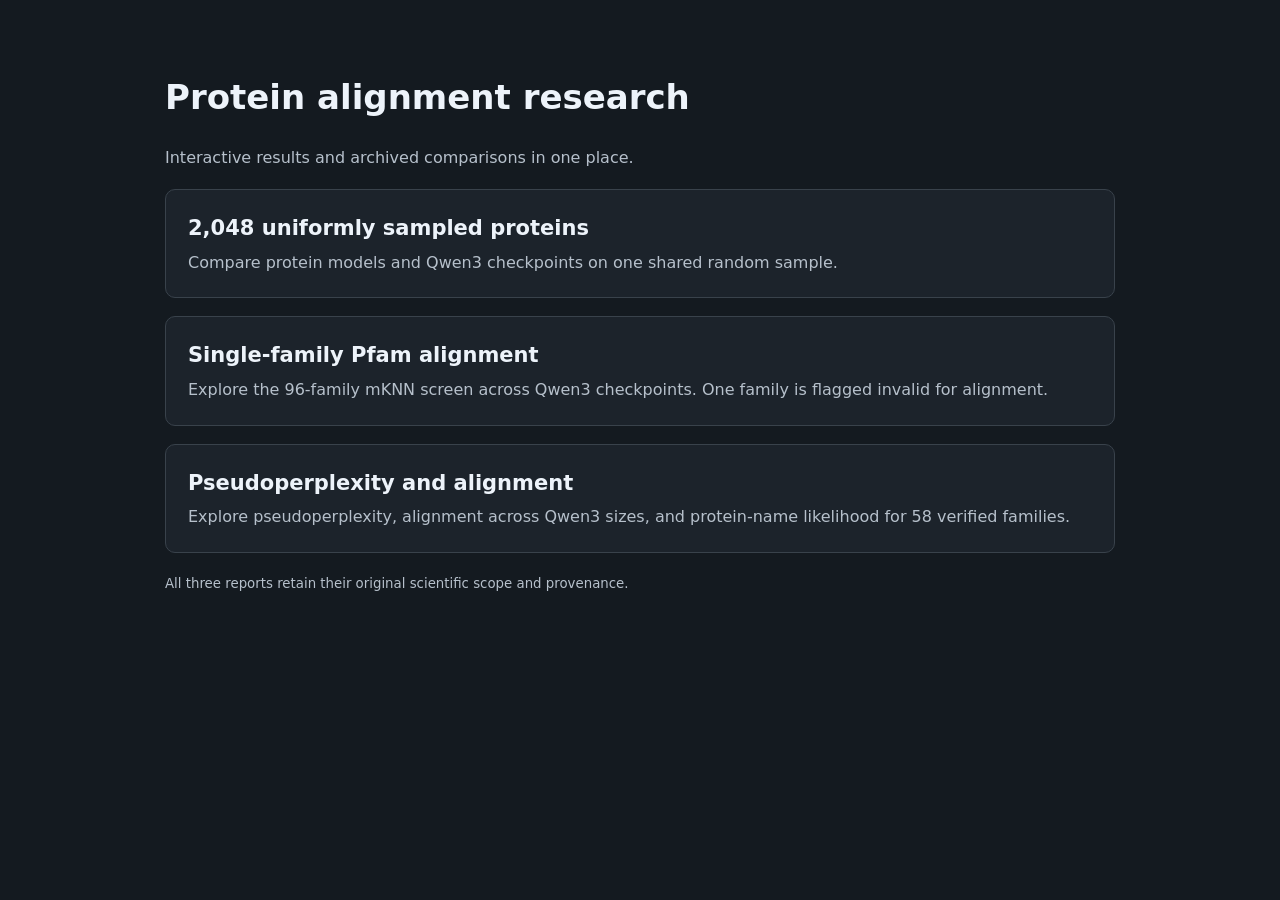
==== commit 2cfb7018: "Update alignment hypotheses and add verified name likelihood plots" ====
--- a/index.html
+++ b/index.html
@@ -1,5 +1,5 @@
 <!doctype html><html lang="en"><head><meta charset="utf-8"><meta name="viewport" content="width=device-width,initial-scale=1"><title>Protein alignment research</title><style>body{background:#141a20;color:#edf3fa;font:16px/1.55 system-ui,sans-serif;margin:0}main{max-width:950px;margin:auto;padding:48px 24px}h1{font-size:34px}p{color:#b6c0cb}.card{display:block;background:#1c232b;border:1px solid #39424b;border-radius:10px;padding:22px;margin:18px 0;color:#edf3fa;text-decoration:none}.card:hover{border-color:#73b5f4}.card h2{margin:0 0 6px;font-size:21px}.card p{margin:0}small{color:#b6c0cb}</style></head><body><main><h1>Protein alignment research</h1><p>Interactive results and archived comparisons in one place.</p>
 <a class="card" href="baseline.html"><h2>2,048 uniformly sampled proteins</h2><p>Compare protein models and Qwen3 checkpoints on one shared random sample.</p></a>
 <a class="card" href="single-family/"><h2>Single-family Pfam alignment</h2><p>Explore the 96-family mKNN screen across Qwen3 checkpoints. One family is flagged invalid for alignment.</p></a>
-<a class="card" href="2026-11-10-protein-alignment/"><h2>Pseudoperplexity and alignment</h2><p>Explore pseudoperplexity and alignment across 58 families with verified paired scores, including scatter plots and fits by Qwen3 checkpoint.</p></a>
+<a class="card" href="2026-11-10-protein-alignment/"><h2>Pseudoperplexity and alignment</h2><p>Explore pseudoperplexity, alignment across Qwen3 sizes, and protein-name likelihood for 58 verified families.</p></a>
 <small>All three reports retain their original scientific scope and provenance.</small></main></body></html>
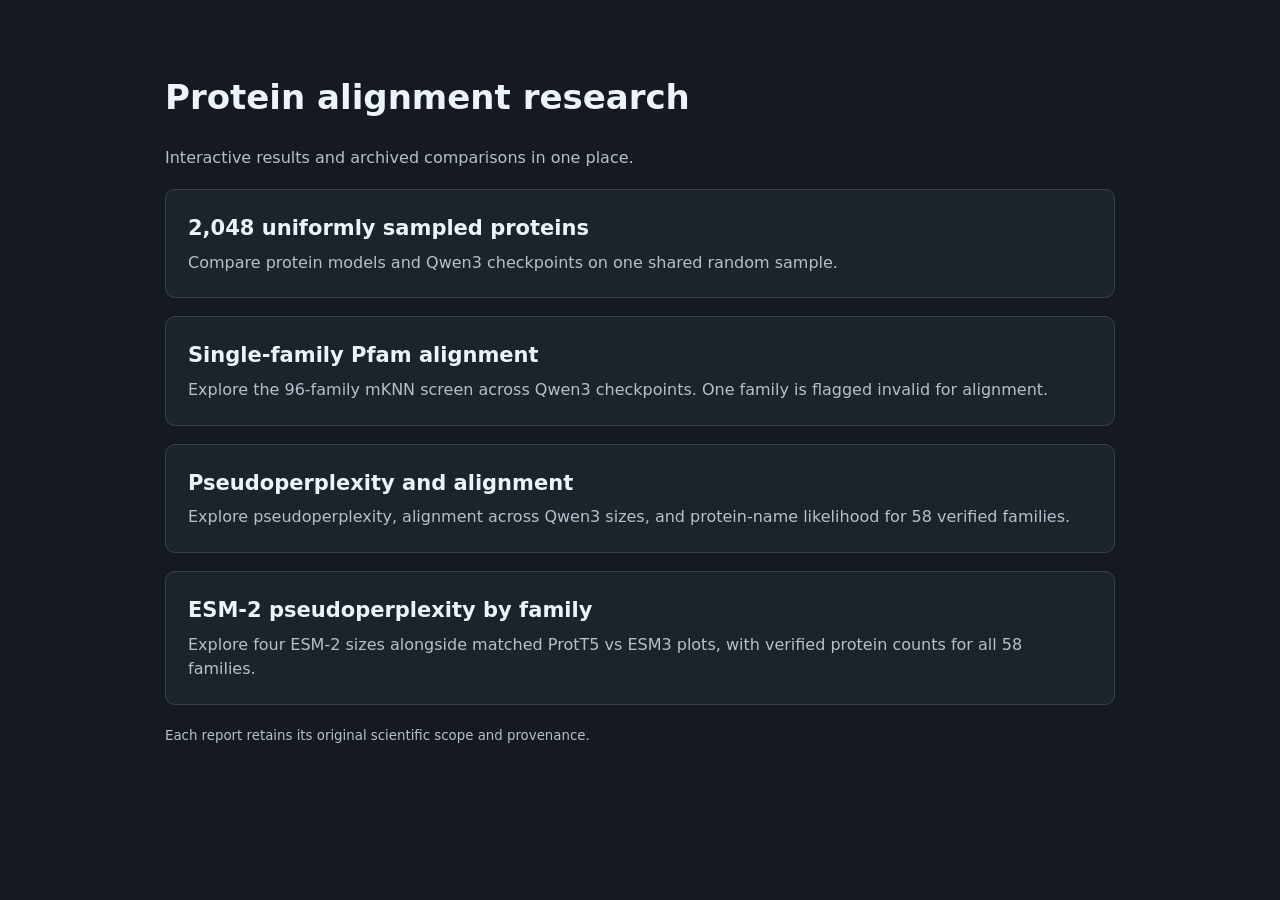
==== commit 6f4037de: "Publish matched ESM-2 plots and coverage for 58 Pfam families" ====
--- a/index.html
+++ b/index.html
@@ -2,4 +2,5 @@
 <a class="card" href="baseline.html"><h2>2,048 uniformly sampled proteins</h2><p>Compare protein models and Qwen3 checkpoints on one shared random sample.</p></a>
 <a class="card" href="single-family/"><h2>Single-family Pfam alignment</h2><p>Explore the 96-family mKNN screen across Qwen3 checkpoints. One family is flagged invalid for alignment.</p></a>
 <a class="card" href="2026-11-10-protein-alignment/"><h2>Pseudoperplexity and alignment</h2><p>Explore pseudoperplexity, alignment across Qwen3 sizes, and protein-name likelihood for 58 verified families.</p></a>
-<small>All three reports retain their original scientific scope and provenance.</small></main></body></html>+<a class="card" href="esm2-perplexity/"><h2>ESM-2 pseudoperplexity by family</h2><p>Explore four ESM-2 sizes alongside matched ProtT5 vs ESM3 plots, with verified protein counts for all 58 families.</p></a>
+<small>Each report retains its original scientific scope and provenance.</small></main></body></html>
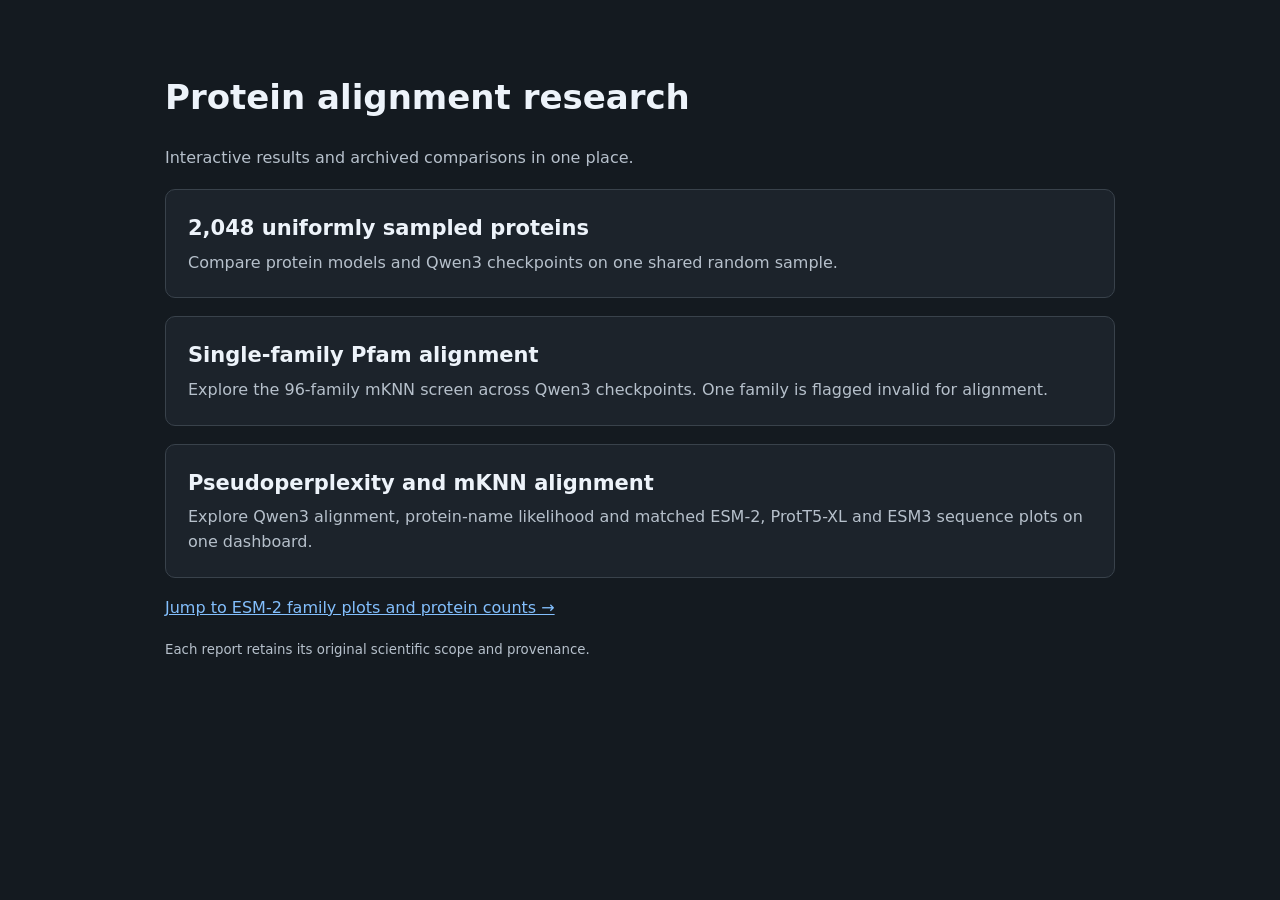
==== commit 6a2a71e9: "Show matched ESM-2 family plots inside the mKNN dashboard" ====
--- a/index.html
+++ b/index.html
@@ -1,6 +1,6 @@
 <!doctype html><html lang="en"><head><meta charset="utf-8"><meta name="viewport" content="width=device-width,initial-scale=1"><title>Protein alignment research</title><style>body{background:#141a20;color:#edf3fa;font:16px/1.55 system-ui,sans-serif;margin:0}main{max-width:950px;margin:auto;padding:48px 24px}h1{font-size:34px}p{color:#b6c0cb}.card{display:block;background:#1c232b;border:1px solid #39424b;border-radius:10px;padding:22px;margin:18px 0;color:#edf3fa;text-decoration:none}.card:hover{border-color:#73b5f4}.card h2{margin:0 0 6px;font-size:21px}.card p{margin:0}small{color:#b6c0cb}</style></head><body><main><h1>Protein alignment research</h1><p>Interactive results and archived comparisons in one place.</p>
 <a class="card" href="baseline.html"><h2>2,048 uniformly sampled proteins</h2><p>Compare protein models and Qwen3 checkpoints on one shared random sample.</p></a>
 <a class="card" href="single-family/"><h2>Single-family Pfam alignment</h2><p>Explore the 96-family mKNN screen across Qwen3 checkpoints. One family is flagged invalid for alignment.</p></a>
-<a class="card" href="2026-11-10-protein-alignment/"><h2>Pseudoperplexity and alignment</h2><p>Explore pseudoperplexity, alignment across Qwen3 sizes, and protein-name likelihood for 58 verified families.</p></a>
-<a class="card" href="esm2-perplexity/"><h2>ESM-2 pseudoperplexity by family</h2><p>Explore four ESM-2 sizes alongside matched ProtT5 vs ESM3 plots, with verified protein counts for all 58 families.</p></a>
+<a class="card" href="2026-11-10-protein-alignment/"><h2>Pseudoperplexity and mKNN alignment</h2><p>Explore Qwen3 alignment, protein-name likelihood and matched ESM-2, ProtT5-XL and ESM3 sequence plots on one dashboard.</p></a>
+<p><a style="color:#83bffd" href="2026-11-10-protein-alignment/#esm2-family-plots">Jump to ESM-2 family plots and protein counts →</a></p>
 <small>Each report retains its original scientific scope and provenance.</small></main></body></html>
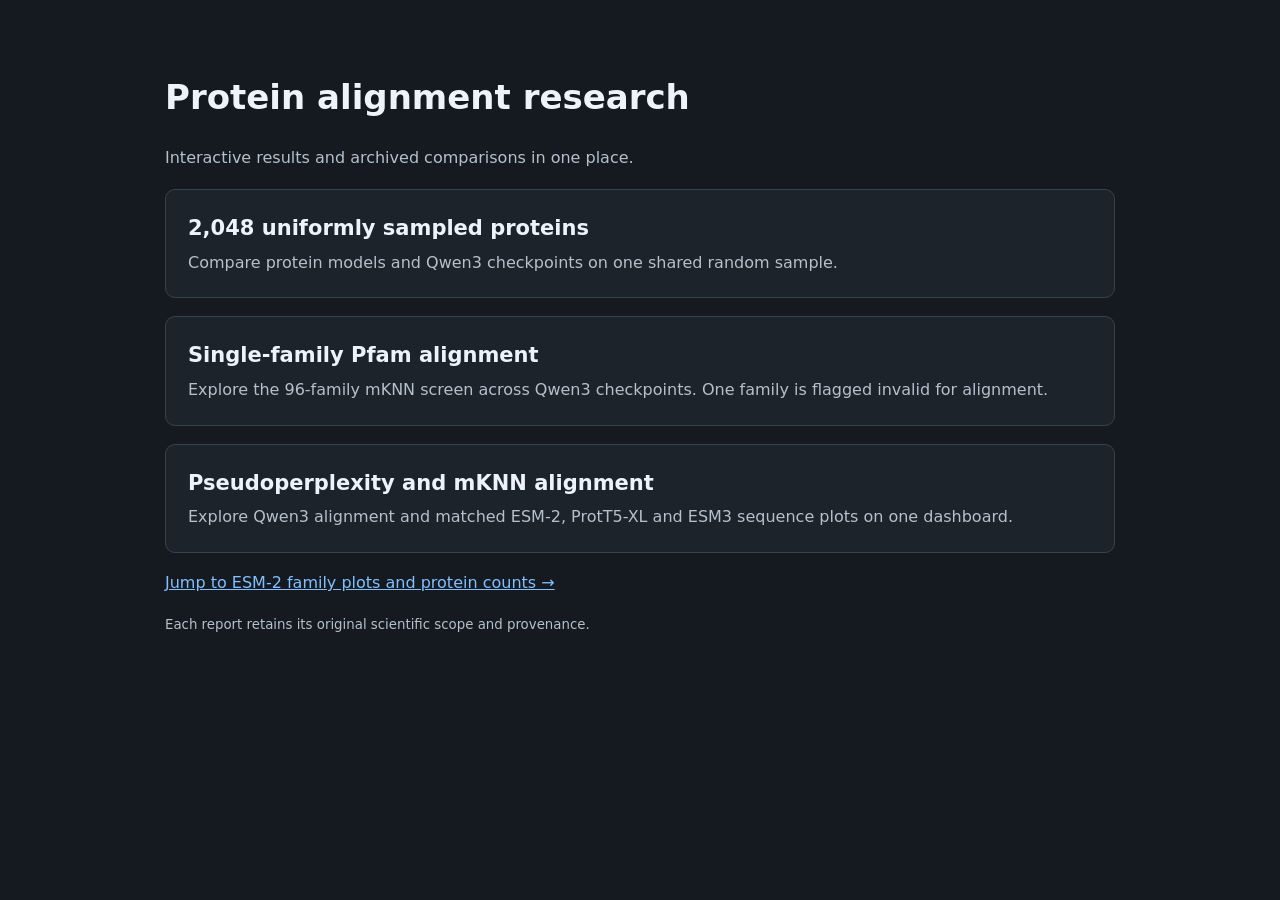
==== commit 9886fa78: "Remove protein-name perplexity plots from the meeting dashboard" ====
--- a/index.html
+++ b/index.html
@@ -1,6 +1,6 @@
 <!doctype html><html lang="en"><head><meta charset="utf-8"><meta name="viewport" content="width=device-width,initial-scale=1"><title>Protein alignment research</title><style>body{background:#141a20;color:#edf3fa;font:16px/1.55 system-ui,sans-serif;margin:0}main{max-width:950px;margin:auto;padding:48px 24px}h1{font-size:34px}p{color:#b6c0cb}.card{display:block;background:#1c232b;border:1px solid #39424b;border-radius:10px;padding:22px;margin:18px 0;color:#edf3fa;text-decoration:none}.card:hover{border-color:#73b5f4}.card h2{margin:0 0 6px;font-size:21px}.card p{margin:0}small{color:#b6c0cb}</style></head><body><main><h1>Protein alignment research</h1><p>Interactive results and archived comparisons in one place.</p>
 <a class="card" href="baseline.html"><h2>2,048 uniformly sampled proteins</h2><p>Compare protein models and Qwen3 checkpoints on one shared random sample.</p></a>
 <a class="card" href="single-family/"><h2>Single-family Pfam alignment</h2><p>Explore the 96-family mKNN screen across Qwen3 checkpoints. One family is flagged invalid for alignment.</p></a>
-<a class="card" href="2026-11-10-protein-alignment/"><h2>Pseudoperplexity and mKNN alignment</h2><p>Explore Qwen3 alignment, protein-name likelihood and matched ESM-2, ProtT5-XL and ESM3 sequence plots on one dashboard.</p></a>
+<a class="card" href="2026-11-10-protein-alignment/"><h2>Pseudoperplexity and mKNN alignment</h2><p>Explore Qwen3 alignment and matched ESM-2, ProtT5-XL and ESM3 sequence plots on one dashboard.</p></a>
 <p><a style="color:#83bffd" href="2026-11-10-protein-alignment/#esm2-family-plots">Jump to ESM-2 family plots and protein counts →</a></p>
 <small>Each report retains its original scientific scope and provenance.</small></main></body></html>
